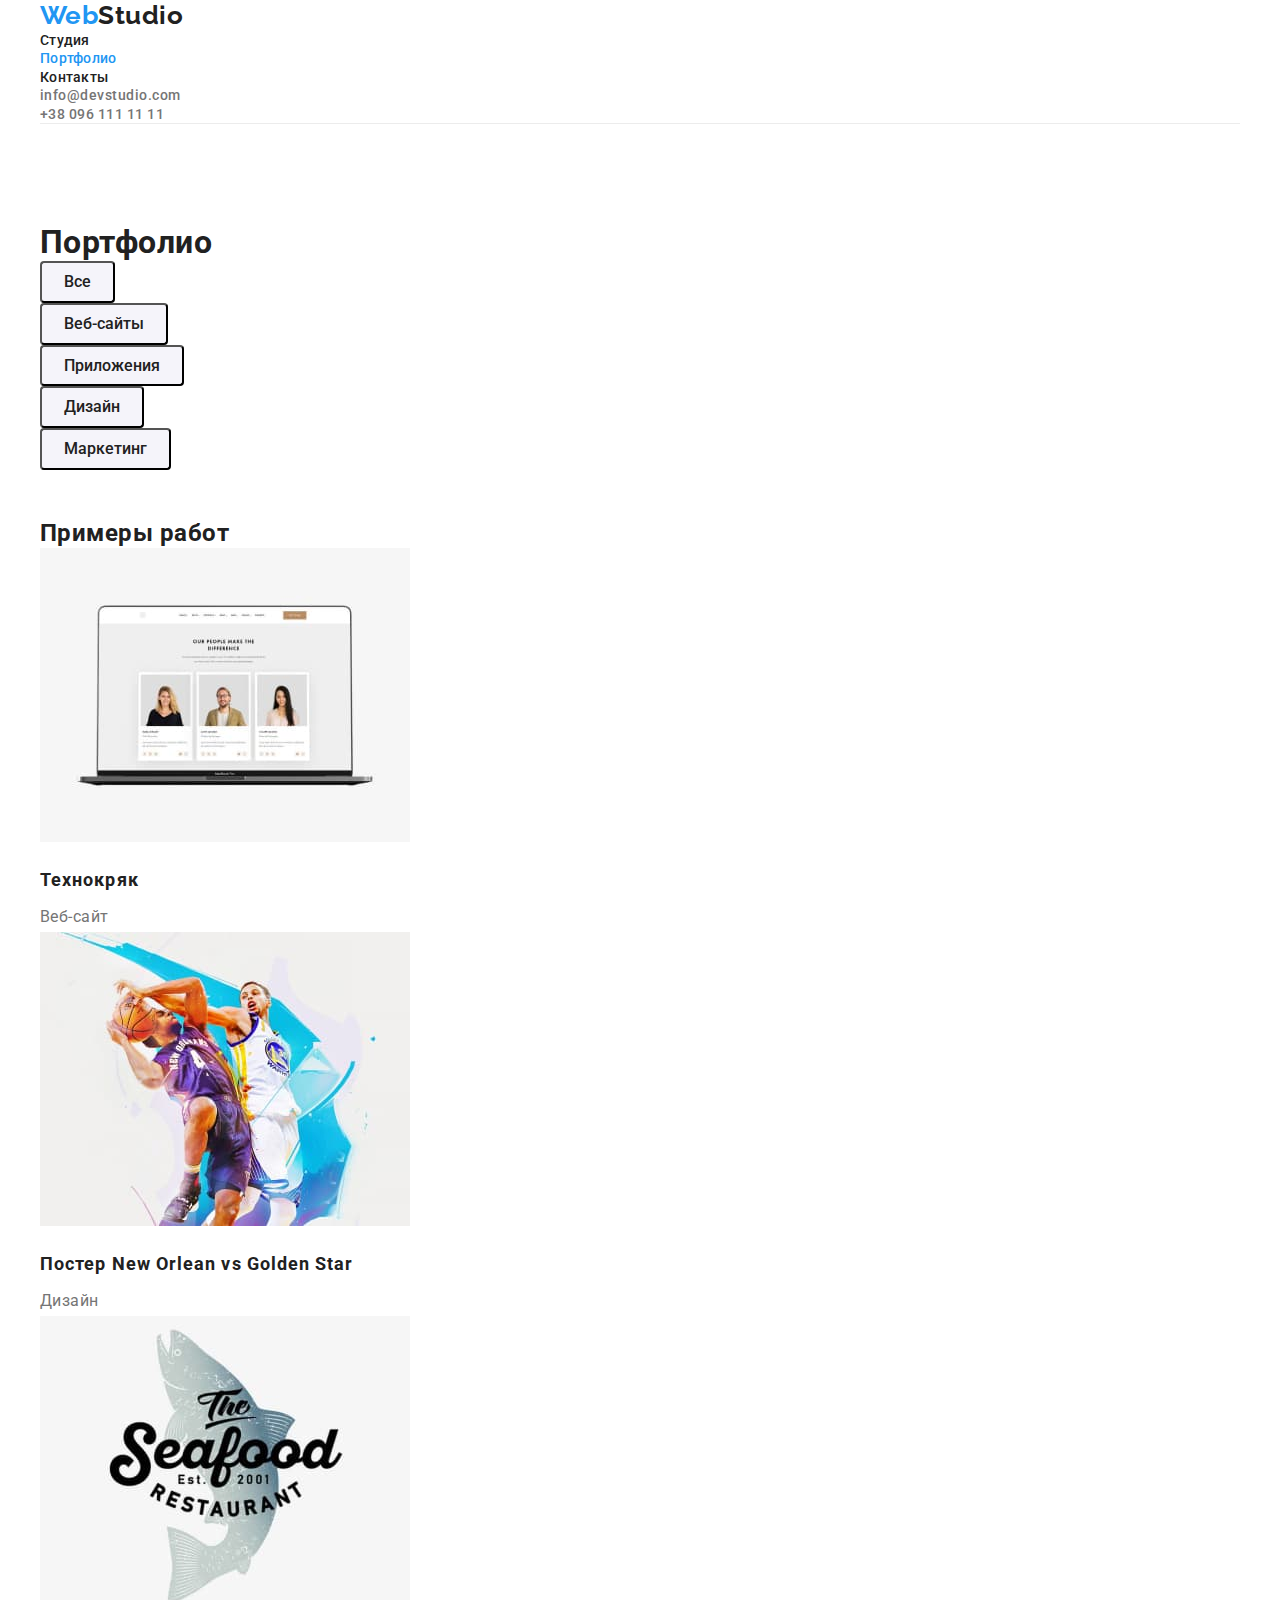
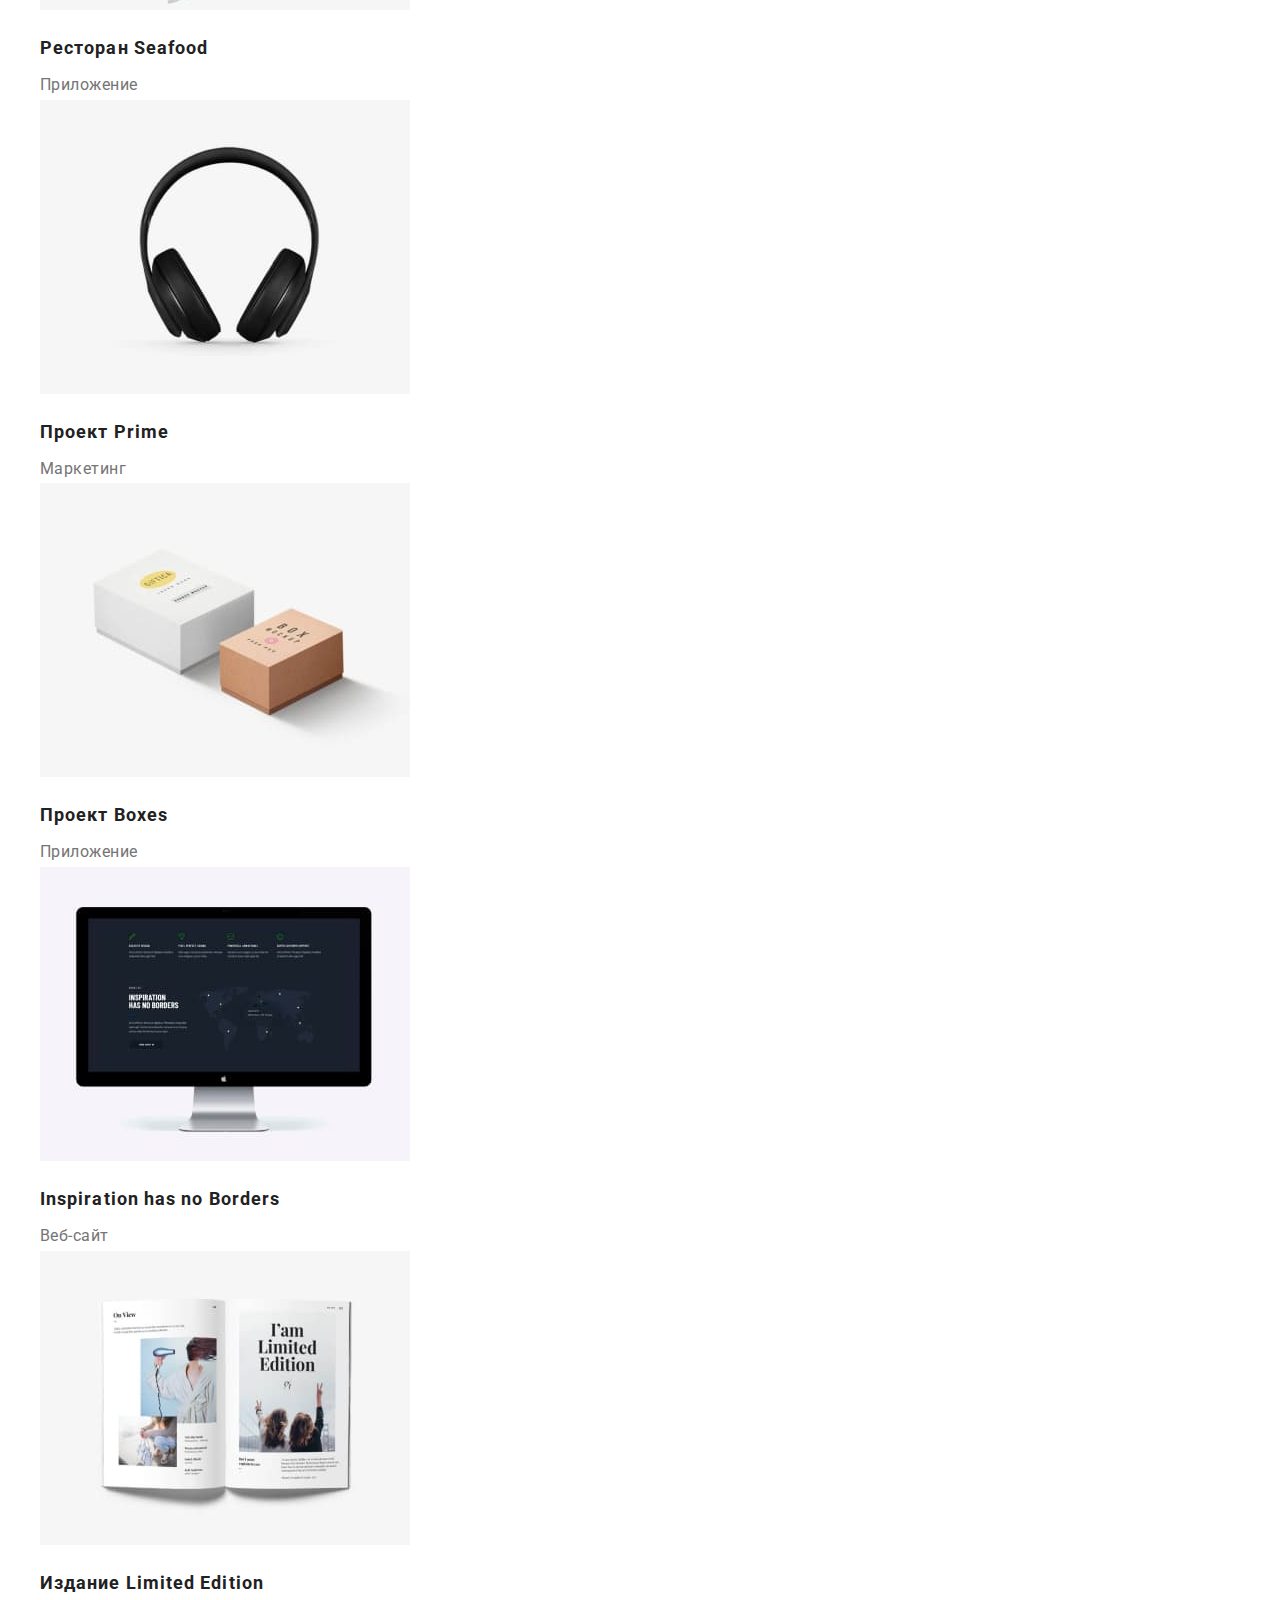
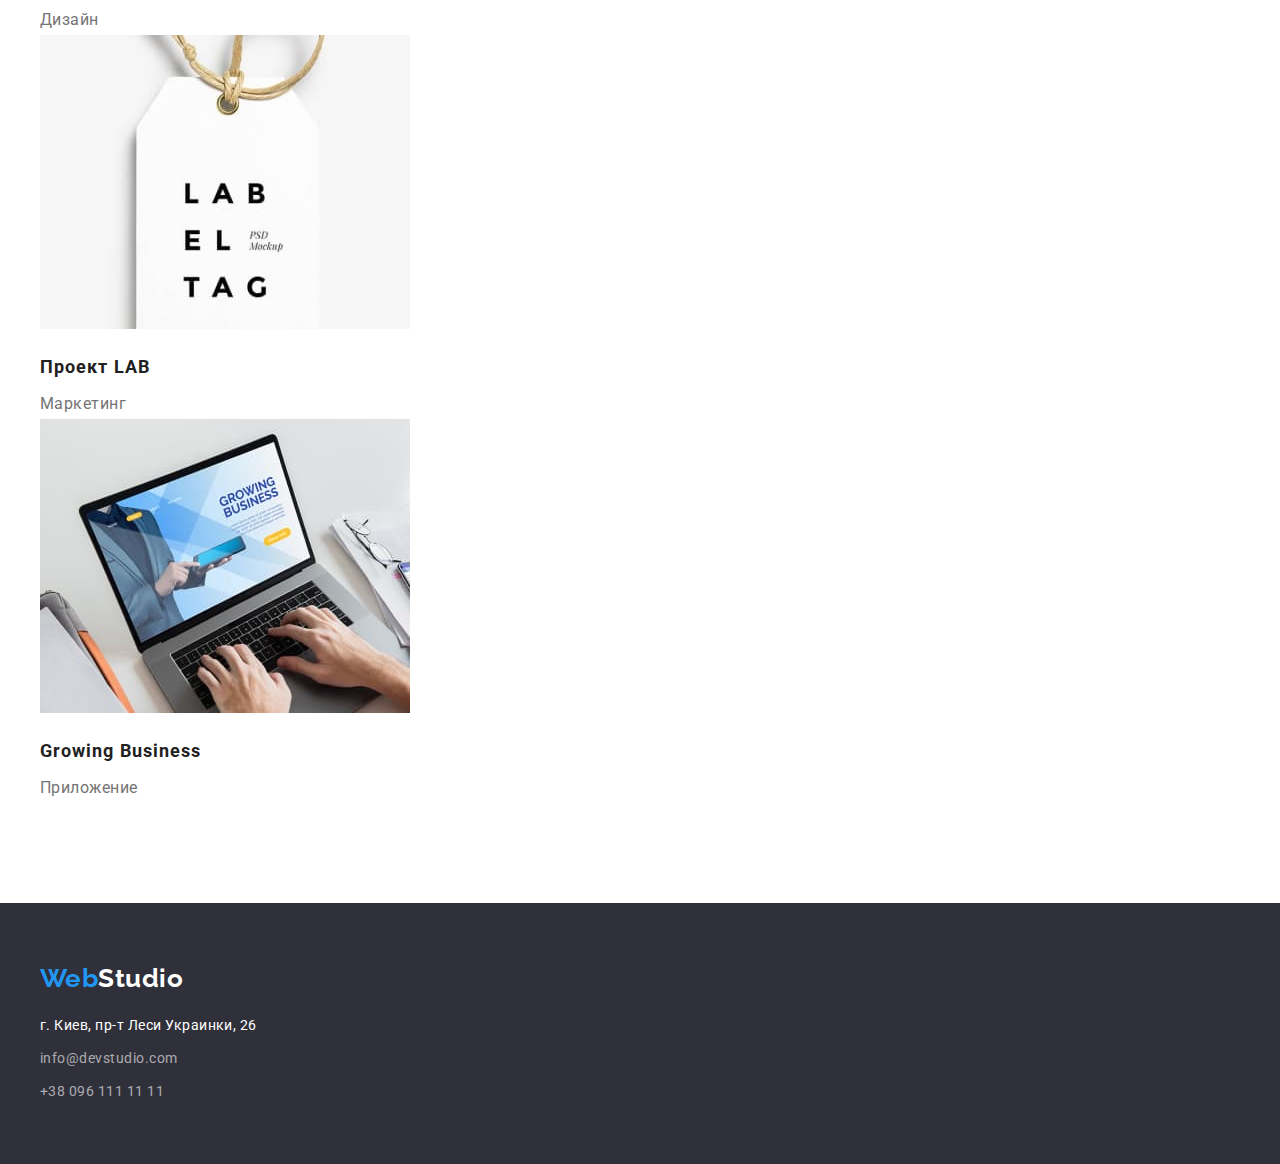
==== portfolio.html @ 5e65b048 "маржины и паддинги" ====
<!DOCTYPE html>
<html lang="en">
  <head>
    <meta charset="UTF-8" />
    <meta http-equiv="X-UA-Compatible" content="IE=edge" />
    <meta name="viewport" content="width=device-width, initial-scale=1.0" />
    <title>WebStudio</title>
    <link rel="preconnect" href="https://fonts.googleapis.com" />
    <link rel="preconnect" href="https://fonts.gstatic.com" crossorigin />
    <link
      href="https://fonts.googleapis.com/css2?family=Raleway:wght@700&family=Roboto:wght@400;500;700;900&display=swap"
      rel="stylesheet"
    />
    <link
      rel="stylesheet"
      href="https://cdnjs.cloudflare.com/ajax/libs/modern-normalize/1.1.0/modern-normalize.min.css"
    />
    <link rel="stylesheet" href="./css/styles.css" />
  </head>
  <body>
    <header class="container">
      <nav>
        <a href="./index.html" class="logo"
          >Web<span class="logo-color">Studio</span></a
        >
        <ul class="site-nav list">
          <li><a href="./index.html" class="link">Студия</a></li>
          <li><a href="" class="link current">Портфолио</a></li>
          <li><a href="" class="link">Контакты</a></li>
        </ul>
      </nav>
      <ul class="auth-nav list">
        <li>
          <a href="mailto:info@devstudio.com" class="contacts link"
            >info@devstudio.com</a
          >
        </li>
        <li>
          <a href="tel:+380961111111" class="contacts link"
            >+38 096 111 11 11</a
          >
        </li>
      </ul>
    </header>
    <main>
      <section class="section">
        <div class="container">
          <h1>Портфолио</h1>
          <div class="portfolio-buttons">
            <ul class="list">
              <li><button type="button" class="button">Все</button></li>
              <li><button type="button" class="button">Веб-сайты</button></li>
              <li><button type="button" class="button">Приложения</button></li>
              <li><button type="button" class="button">Дизайн</button></li>
              <li><button type="button" class="button">Маркетинг</button></li>
            </ul>
          </div>
          <h2>Примеры работ</h2>
          <ul class="list">
            <li class="card">
              <a href="" class="link"
                ><img
                  src="./images/portfolio.jpeg"
                  alt="Технокряк"
                  width="370"
                  class="card-img"
                />
                <h3 class="project-name">Технокряк</h3>
                <p class="product-type">Веб-сайт</p>
              </a>
            </li>
            <li class="card">
              <a href="" class="link"
                ><img
                  src="./images/portfolio2.jpeg"
                  alt="Постер New Orlean vs Golden Star"
                  width="370"
                  class="card-img"
                />
                <h3 class="project-name">Постер New Orlean vs Golden Star</h3>
                <p class="product-type">Дизайн</p>
              </a>
            </li>
            <li class="card">
              <a href="" class="link"
                ><img
                  src="./images/portfolio3.jpeg"
                  alt="Ресторан Seafood"
                  width="370"
                  class="card-img"
                />
                <h3 class="project-name">Ресторан Seafood</h3>
                <p class="product-type">Приложение</p>
              </a>
            </li>
            <li class="card">
              <a href="" class="link"
                ><img
                  src="./images/portfolio4.jpeg"
                  alt="Проект Prime"
                  width="370"
                  class="card-img"
                />
                <h3 class="project-name">Проект Prime</h3>
                <p class="product-type">Маркетинг</p>
              </a>
            </li>
            <li class="card">
              <a href="" class="link"
                ><img
                  src="./images/portfolio5.jpeg"
                  alt="Проект Boxes"
                  width="370"
                  class="card-img"
                />
                <h3 class="project-name">Проект Boxes</h3>
                <p class="product-type">Приложение</p>
              </a>
            </li>
            <li class="card">
              <a href="" class="link"
                ><img
                  src="./images/portfolio6.jpeg"
                  alt="Inspiration has no Borders"
                  width="370"
                  class="card-img"
                />
                <h3 class="project-name">Inspiration has no Borders</h3>
                <p class="product-type">Веб-сайт</p>
              </a>
            </li>
            <li class="card">
              <a href="" class="link"
                ><img
                  src="./images/portfolio7.jpeg"
                  alt="Издание Limited Edition"
                  width="370"
                  class="card-img"
                />
                <h3 class="project-name">Издание Limited Edition</h3>
                <p class="product-type">Дизайн</p>
              </a>
            </li>
            <li class="card">
              <a href="" class="link"
                ><img
                  src="./images/portfolio8.jpeg"
                  alt="Проект LAB"
                  width="370"
                  class="card-img"
                />
                <h3 class="project-name">Проект LAB</h3>
                <p class="product-type">Маркетинг</p>
              </a>
            </li>
            <li class="card">
              <a href="" class="link"
                ><img
                  src="./images/portfolio9.jpeg"
                  alt="Growing Business"
                  width="370"
                  class="card-img"
                />
                <h3 class="project-name">Growing Business</h3>
                <p class="product-type">Приложение</p>
              </a>
            </li>
          </ul>
        </div>
      </section>
    </main>
    <footer class="footer">
      <div class="container">
        <div class="full-logo-bottom">
          <a href="./index.html" class="logo"
            >Web<span class="logo-bottom">Studio</span></a
          >
        </div>
        <address>
          <span class="street">г. Киев, пр-т Леси Украинки, 26</span>
          <ul class="list">
            <li class="list-item">
              <a href="mailto:info@devstudio.com" class="contacts-bottom link"
                >info@devstudio.com</a
              >
            </li>
            <li class="list-item">
              <a href="tel:+380961111111" class="contacts-bottom link"
                >+38 096 111 11 11</a
              >
            </li>
          </ul>
        </address>
      </div>
    </footer>
  </body>
</html>
---- css/styles.css ----
/*цвет основного текста #212121 */
/* вторичный цвет  #757575*/
/* белый цвет #FFFFFF */
/* акцент color #2196F3 */
/* вторичный цвет фона #F5F4FA */

:root {
  --primary-text-color: #212121;
  --secondary-text-color: #757575;
  --white-color: #ffffff;
  --accent-color: #2196f3;
  --secondary-background-color: #f5f4fa;
}

h1,
h2,
h3,
h4,
h5,
h6,
p,
ul {
  margin: 0;
  padding: 0;
}

body {
  background-color: var(--white-color);
  color: #212121;
  font-family: roboto, sans-serif;
  letter-spacing: 0.03em;
}
header {
  border-bottom: 1px solid #ececec;
}

.list {
  list-style: none;
}

.link {
  text-decoration: none;
}

.container {
  margin-right: auto;
  margin-left: auto;
  width: 1200px;
  /* outline: 2px solid green; */
}

/* logo */

.logo {
  color: var(--accent-color);
  text-decoration: none;
  font-family: raleway, sans-serif;
  font-weight: 700;
  font-size: 26px;
  line-height: 1.19;
}

.logo-color {
  color: var(--primary-text-color);
}

/* site-nav */
.site-nav .link {
  color: var(--primary-text-color);
  font-weight: 500;
  font-size: 14px;
  line-height: 1.14;
  letter-spacing: 0.02em;
}

.site-nav .link:hover,
.site-nav .link:focus {
  color: var(--accent-color);
}
.site-nav .link.current {
  color: var(--accent-color);
}

/* auth nav */

.auth-nav .contacts {
  color: var(--secondary-text-color);
  font-weight: 500;
  font-size: 14px;
  line-height: 1.14;
}

.auth-nav .contacts:hover,
.auth-nav .contacts:focus {
  color: var(--accent-color);
}

/* hero */

.hero {
  background-color: #2f303a;
  text-align: center;
}

.hero-title {
  color: #ffffff;
  font-size: 44px;
  line-height: 1.36;
  letter-spacing: 0.06em;
  text-transform: uppercase;
  margin-bottom: 30px;
}

.button-hero {
  color: var(--white-color);
  background-color: var(--accent-color);
  font-weight: 700;
  font-size: 16px;
  line-height: 1.87;
  cursor: pointer;
  font-family: inherit;
  border-radius: 4px;
  padding: 10px 32px;
}

.button-hero:hover,
.button-hero:focus {
  background-color: #188ce8;
}

/* section */

.section {
  padding-top: 100px;
  padding-bottom: 100px;
}

.section-title {
  color: var(--primary-text-color);
  font-weight: 700;
  font-size: 36px;
  line-height: 1.16;
  text-align: center;
  margin-bottom: 50px;
}

/* features */
.features .title {
  color: var(--primary-text-color);
  font-weight: 700;
  font-size: 14px;
  line-height: 1.14;
  text-transform: uppercase;
  margin-bottom: 10px;
}

/* абзацы преимуществ */
.features-description {
  color: var(--secondary-text-color);
  font-size: 14px;
  line-height: 1.7;
}

/* directions list */
.directions-list {
  color: var(--primary-text-color);
}

.directions-list .item {
  margin-right: 30px;
  display: block;
}

.directions-list .item img {
  display: block;
}

/* button */
.button {
  color: var(--primary-text-color);
  background-color: var(--secondary-background-color);
  font-weight: 500;
  font-size: 16px;
  line-height: 1.62;
  cursor: pointer;
  font-family: inherit;
  border-radius: 4px;
  padding: 6px 22px;
}

.button:hover,
.button:focus {
  color: var(--white-color);
  background-color: var(--accent-color);
}

/* section team */

.section.team {
  background-color: #f5f4fa;
}

.members-list .item {
  margin-right: 30px;
}

/* member photo */
.member-photo {
  padding-bottom: 30px;
  display: block;
}

/* member name */
.member-name {
  font-weight: 500;
  font-size: 16px;
  line-height: 1.18;
  margin-bottom: 10px;
}

/* должности */
.work-position {
  color: var(--secondary-text-color);
  font-size: 16px;
  line-height: 1.18;
}

/* footer */

.footer {
  background-color: #2f303a;
  padding-top: 60px;
  padding-bottom: 60px;
}

/* logo bottom */
.logo-bottom {
  color: var(--white-color);
}

.full-logo-bottom {
  margin-bottom: 20px;
}
/* street adress */
.street {
  color: var(--white-color);
  font-weight: 400;
  font-size: 14px;
  line-height: 1.71;
  background-color: #2f303a;
  font-style: normal;
  margin-bottom: 9px;
  display: block;
}

/* contacts bottom */
.contacts-bottom {
  color: rgba(255, 255, 255, 0.6);
  font-weight: 400;
  font-size: 14px;
  line-height: 1.71;
  font-style: normal;
}

.contacts-bottom:hover {
  color: var(--accent-color);
}

.list-item:not(:last-child) {
  margin-bottom: 9px;
}

/* кнопки портфолио */

.portfolio-buttons {
  margin-bottom: 50px;
}

/* card image */
.card-img {
  margin-bottom: 20px;
  display: block;
}

/* projects 2nd page */

.project-name {
  color: var(--primary-text-color);
  font-weight: 700;
  font-size: 18px;
  line-height: 2;
  letter-spacing: 0.06em;
  margin-bottom: 4px;
}

/* product type */

.product-type {
  color: var(--secondary-text-color);
  font-size: 16px;
  line-height: 1.87;
}
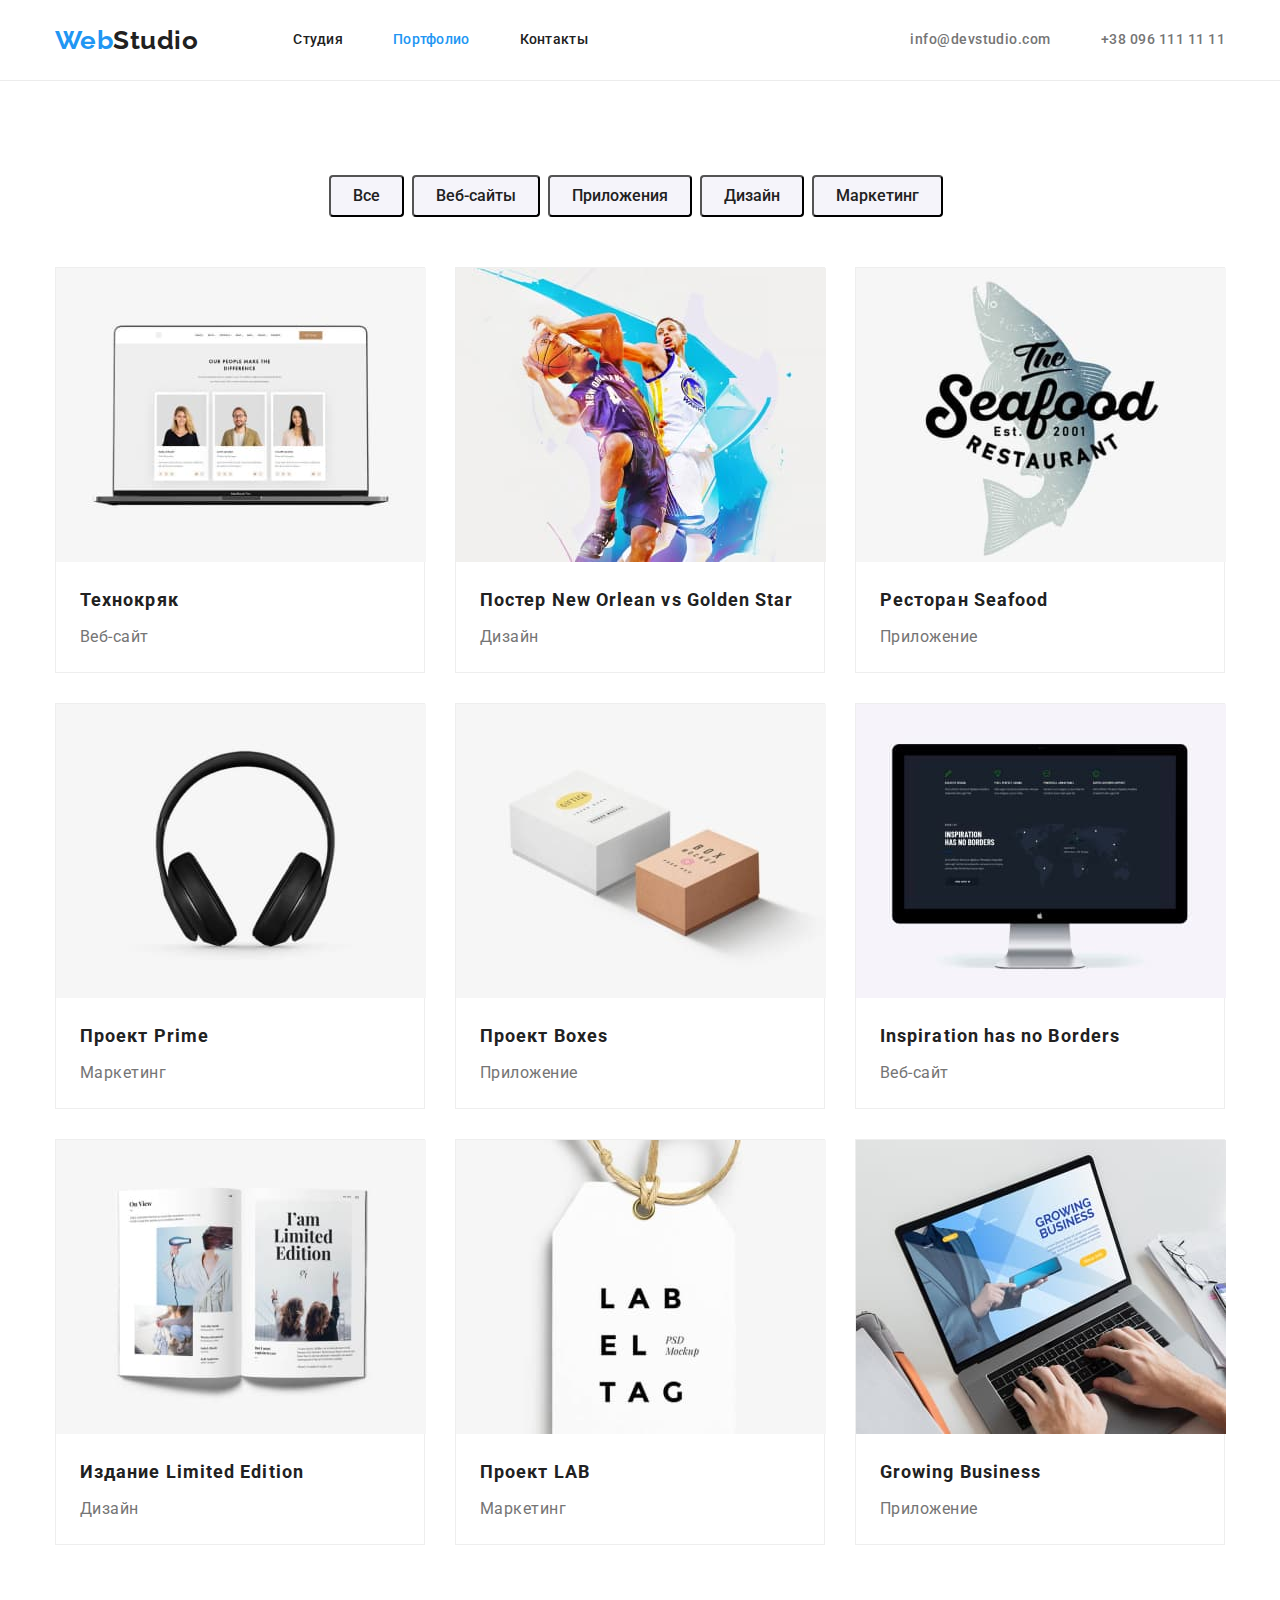
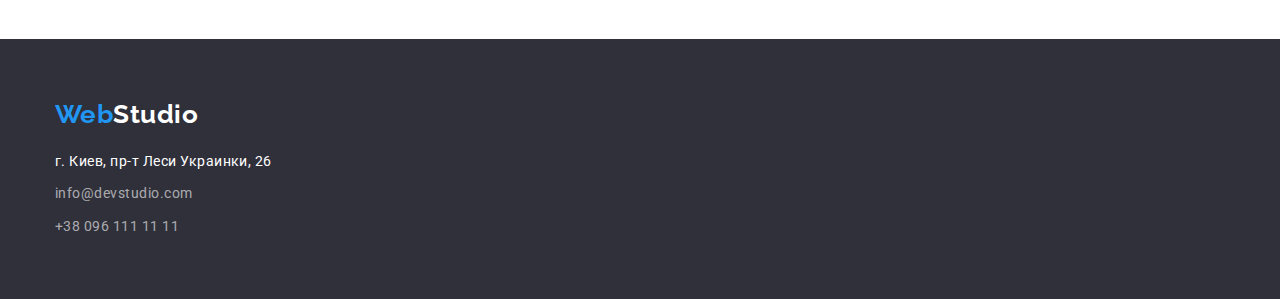
==== commit a5360ab4: "Финальные правки для сдачи дз" ====
--- a/portfolio.html
+++ b/portfolio.html
@@ -18,45 +18,47 @@
     <link rel="stylesheet" href="./css/styles.css" />
   </head>
   <body>
-    <header class="container">
-      <nav>
-        <a href="./index.html" class="logo"
-          >Web<span class="logo-color">Studio</span></a
-        >
-        <ul class="site-nav list">
-          <li><a href="./index.html" class="link">Студия</a></li>
-          <li><a href="" class="link current">Портфолио</a></li>
-          <li><a href="" class="link">Контакты</a></li>
+    <header>
+      <div class="container nav">
+        <nav>
+          <a href="./index.html" class="logo"
+            >Web<span class="logo-color">Studio</span></a
+          >
+          <ul class="site-nav list">
+            <li class="item"><a href="./index.html" class="link">Студия</a></li>
+            <li class="item">
+              <a href="" class="link current">Портфолио</a>
+            </li>
+            <li class="item"><a href="" class="link">Контакты</a></li>
+          </ul>
+        </nav>
+        <ul class="auth-nav list">
+          <li class="item">
+            <a href="mailto:info@devstudio.com" class="contacts link"
+              >info@devstudio.com</a
+            >
+          </li class="item">
+          <li>
+            <a href="tel:+380961111111" class="contacts link"
+              >+38 096 111 11 11</a
+            >
+          </li>
         </ul>
-      </nav>
-      <ul class="auth-nav list">
-        <li>
-          <a href="mailto:info@devstudio.com" class="contacts link"
-            >info@devstudio.com</a
-          >
-        </li>
-        <li>
-          <a href="tel:+380961111111" class="contacts link"
-            >+38 096 111 11 11</a
-          >
-        </li>
-      </ul>
+      </div>
     </header>
     <main>
       <section class="section">
         <div class="container">
-          <h1>Портфолио</h1>
-          <div class="portfolio-buttons">
-            <ul class="list">
-              <li><button type="button" class="button">Все</button></li>
-              <li><button type="button" class="button">Веб-сайты</button></li>
-              <li><button type="button" class="button">Приложения</button></li>
-              <li><button type="button" class="button">Дизайн</button></li>
-              <li><button type="button" class="button">Маркетинг</button></li>
-            </ul>
-          </div>
-          <h2>Примеры работ</h2>
-          <ul class="list">
+          <h1 hidden>Портфолио</h1>
+          <ul class="portfolio-buttons list">
+            <li class="item"><button type="button" class="button">Все</button></li>
+            <li class="item"><button type="button" class="button">Веб-сайты</button></li>
+            <li class="item"><button type="button" class="button">Приложения</button></li>
+            <li class="item"><button type="button" class="button">Дизайн</button></li>
+            <li class="item"><button type="button" class="button">Маркетинг</button></li>
+          </ul>
+          <h2 hidden>Примеры работ</h2>
+          <ul class="examples list">
             <li class="card">
               <a href="" class="link"
                 ><img
--- a/css/styles.css
+++ b/css/styles.css
@@ -46,6 +46,8 @@
   margin-right: auto;
   margin-left: auto;
   width: 1200px;
+  padding-left: 15px;
+  padding-right: 15px;
   /* outline: 2px solid green; */
 }
 
@@ -65,12 +67,25 @@
 }
 
 /* site-nav */
+
+.site-nav {
+  display: flex;
+  margin-left: 95px;
+}
+
+.site-nav .item:not(:last-child) {
+  margin-right: 50px;
+}
+
 .site-nav .link {
   color: var(--primary-text-color);
   font-weight: 500;
   font-size: 14px;
   line-height: 1.14;
   letter-spacing: 0.02em;
+  padding-top: 32px;
+  padding-bottom: 32px;
+  display: block;
 }
 
 .site-nav .link:hover,
@@ -83,6 +98,24 @@
 
 /* auth nav */
 
+.auth-nav {
+  display: flex;
+}
+
+nav {
+  display: flex;
+  align-items: center;
+}
+
+.container.nav {
+  display: flex;
+  justify-content: space-between;
+}
+
+.container .auth-nav {
+  justify-content: flex-end;
+}
+
 .auth-nav .contacts {
   color: var(--secondary-text-color);
   font-weight: 500;
@@ -93,6 +126,16 @@
 .auth-nav .contacts:hover,
 .auth-nav .contacts:focus {
   color: var(--accent-color);
+}
+
+.auth-nav .item:not(:last-child) {
+  margin-right: 50px;
+}
+
+.auth-nav .contacts {
+  padding-top: 32px;
+  padding-bottom: 32px;
+  display: block;
 }
 
 /* hero */
@@ -131,8 +174,8 @@
 /* section */
 
 .section {
-  padding-top: 100px;
-  padding-bottom: 100px;
+  padding-top: 94px;
+  padding-bottom: 94px;
 }
 
 .section-title {
@@ -144,7 +187,20 @@
   margin-bottom: 50px;
 }
 
+.no-top-padding {
+  padding-top: 0;
+}
+
 /* features */
+.features {
+  display: flex;
+  justify-content: space-between;
+}
+
+.features .item {
+  width: 270px;
+}
+
 .features .title {
   color: var(--primary-text-color);
   font-weight: 700;
@@ -164,11 +220,16 @@
 /* directions list */
 .directions-list {
   color: var(--primary-text-color);
+  display: flex;
 }
 
 .directions-list .item {
+  width: calc((100% - 60px) / 3);
   margin-right: 30px;
-  display: block;
+}
+
+.directions-list .item:nth-child(3n) {
+  margin-right: 0px;
 }
 
 .directions-list .item img {
@@ -199,9 +260,17 @@
 .section.team {
   background-color: #f5f4fa;
 }
+.members-list {
+  display: flex;
+}
 
 .members-list .item {
+  width: calc((100% - 90px) / 4);
   margin-right: 30px;
+}
+
+.members-list .item:nth-child(4n) {
+  margin-right: 0px;
 }
 
 /* member photo */
@@ -216,6 +285,7 @@
   font-size: 16px;
   line-height: 1.18;
   margin-bottom: 10px;
+  text-align: center;
 }
 
 /* должности */
@@ -223,6 +293,7 @@
   color: var(--secondary-text-color);
   font-size: 16px;
   line-height: 1.18;
+  text-align: center;
 }
 
 /* footer */
@@ -274,6 +345,11 @@
 
 .portfolio-buttons {
   margin-bottom: 50px;
+  display: flex;
+  justify-content: center;
+}
+.portfolio-buttons .item {
+  margin-right: 8px;
 }
 
 /* card image */
@@ -283,6 +359,28 @@
 }
 
 /* projects 2nd page */
+
+.examples {
+  display: flex;
+  flex-wrap: wrap;
+}
+
+/* card */
+
+.card {
+  width: calc((100% - 60px) / 3);
+  margin-right: 30px;
+  margin-bottom: 30px;
+  border: 1px solid #eeeeee;
+}
+
+.card:nth-child(3n) {
+  margin-right: 0px;
+}
+
+.card:nth-last-child(-n + 3) {
+  margin-bottom: 0;
+}
 
 .project-name {
   color: var(--primary-text-color);
@@ -291,6 +389,7 @@
   line-height: 2;
   letter-spacing: 0.06em;
   margin-bottom: 4px;
+  padding-left: 24px;
 }
 
 /* product type */
@@ -299,4 +398,6 @@
   color: var(--secondary-text-color);
   font-size: 16px;
   line-height: 1.87;
-}
+  padding-left: 24px;
+  padding-bottom: 20px;
+}
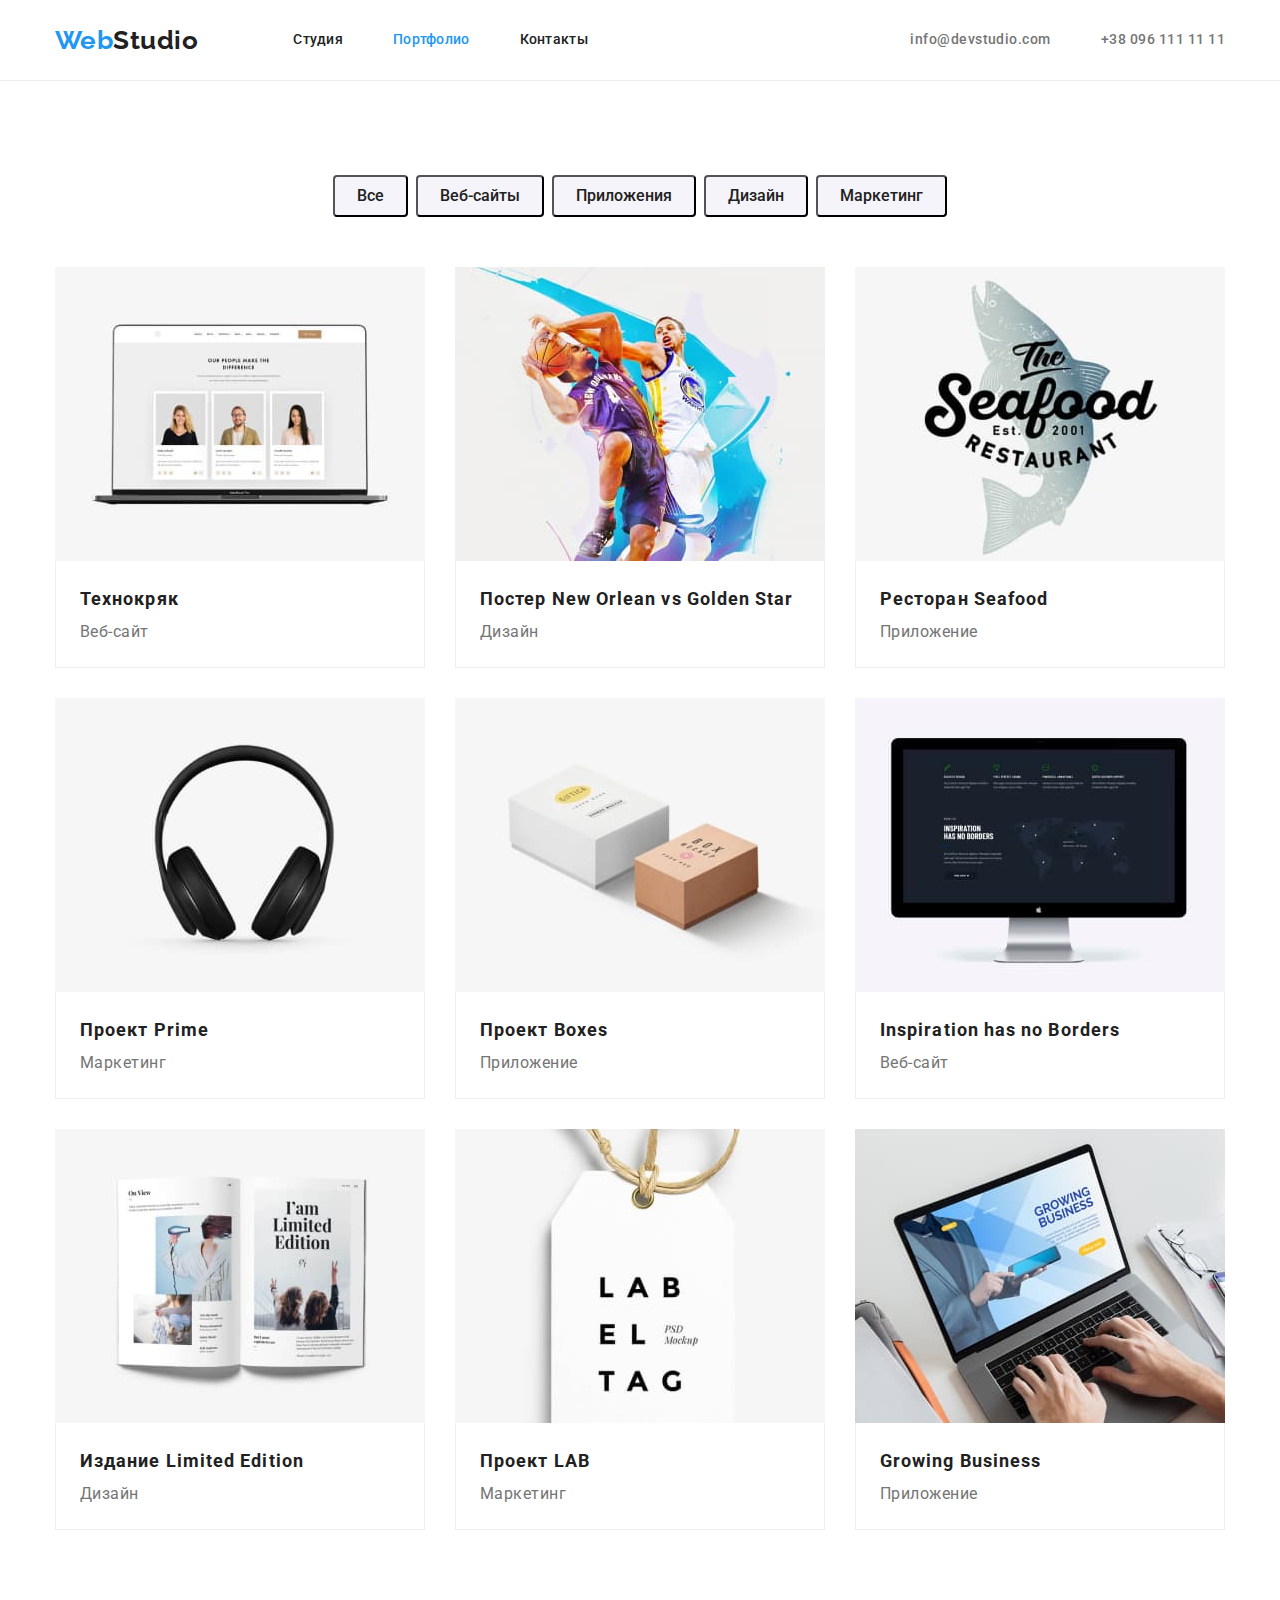
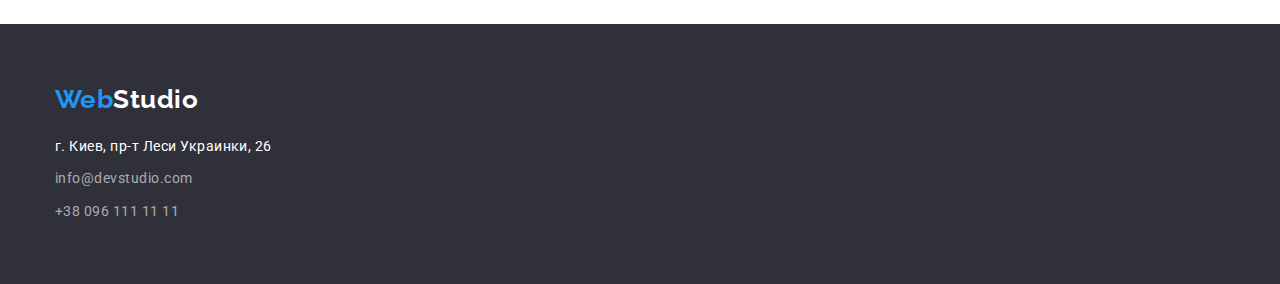
==== commit 1eae0c06: "Правки финальные" ====
--- a/portfolio.html
+++ b/portfolio.html
@@ -49,7 +49,7 @@
     <main>
       <section class="section">
         <div class="container">
-          <h1 hidden>Портфолио</h1>
+          <h1 class="visually-hidden">Портфолио</h1>
           <ul class="portfolio-buttons list">
             <li class="item"><button type="button" class="button">Все</button></li>
             <li class="item"><button type="button" class="button">Веб-сайты</button></li>
@@ -57,7 +57,7 @@
             <li class="item"><button type="button" class="button">Дизайн</button></li>
             <li class="item"><button type="button" class="button">Маркетинг</button></li>
           </ul>
-          <h2 hidden>Примеры работ</h2>
+          <h2 class="visually-hidden">Примеры работ</h2>
           <ul class="examples list">
             <li class="card">
               <a href="" class="link"
@@ -67,8 +67,10 @@
                   width="370"
                   class="card-img"
                 />
-                <h3 class="project-name">Технокряк</h3>
-                <p class="product-type">Веб-сайт</p>
+               <div class="project-description">
+                  <h3 class="project-name">Технокряк</h3>
+                  <p class="product-type">Веб-сайт</p>
+               </div>
               </a>
             </li>
             <li class="card">
@@ -79,8 +81,10 @@
                   width="370"
                   class="card-img"
                 />
-                <h3 class="project-name">Постер New Orlean vs Golden Star</h3>
-                <p class="product-type">Дизайн</p>
+                <div class="project-description">
+                  <h3 class="project-name">Постер New Orlean vs Golden Star</h3>
+                  <p class="product-type">Дизайн</p>
+                </div>
               </a>
             </li>
             <li class="card">
@@ -91,8 +95,10 @@
                   width="370"
                   class="card-img"
                 />
-                <h3 class="project-name">Ресторан Seafood</h3>
-                <p class="product-type">Приложение</p>
+                <div class="project-description">
+                  <h3 class="project-name">Ресторан Seafood</h3>
+                  <p class="product-type">Приложение</p>
+                </div>
               </a>
             </li>
             <li class="card">
@@ -103,8 +109,10 @@
                   width="370"
                   class="card-img"
                 />
-                <h3 class="project-name">Проект Prime</h3>
-                <p class="product-type">Маркетинг</p>
+                <div class="project-description">
+                  <h3 class="project-name">Проект Prime</h3>
+                  <p class="product-type">Маркетинг</p>
+                </div>
               </a>
             </li>
             <li class="card">
@@ -115,8 +123,10 @@
                   width="370"
                   class="card-img"
                 />
-                <h3 class="project-name">Проект Boxes</h3>
-                <p class="product-type">Приложение</p>
+                <div class="project-description">
+                  <h3 class="project-name">Проект Boxes</h3>
+                  <p class="product-type">Приложение</p>
+                </div>
               </a>
             </li>
             <li class="card">
@@ -127,8 +137,10 @@
                   width="370"
                   class="card-img"
                 />
-                <h3 class="project-name">Inspiration has no Borders</h3>
-                <p class="product-type">Веб-сайт</p>
+                <div class="project-description">
+                  <h3 class="project-name">Inspiration has no Borders</h3>
+                  <p class="product-type">Веб-сайт</p>
+                </div>
               </a>
             </li>
             <li class="card">
@@ -139,8 +151,10 @@
                   width="370"
                   class="card-img"
                 />
-                <h3 class="project-name">Издание Limited Edition</h3>
-                <p class="product-type">Дизайн</p>
+                <div class="project-description">
+                  <h3 class="project-name">Издание Limited Edition</h3>
+                  <p class="product-type">Дизайн</p>
+                </div>
               </a>
             </li>
             <li class="card">
@@ -151,8 +165,10 @@
                   width="370"
                   class="card-img"
                 />
-                <h3 class="project-name">Проект LAB</h3>
-                <p class="product-type">Маркетинг</p>
+                <div class="project-description">
+                  <h3 class="project-name">Проект LAB</h3>
+                  <p class="product-type">Маркетинг</p>
+                </div>
               </a>
             </li>
             <li class="card">
@@ -163,8 +179,10 @@
                   width="370"
                   class="card-img"
                 />
-                <h3 class="project-name">Growing Business</h3>
-                <p class="product-type">Приложение</p>
+                <div class="project-description">
+                  <h3 class="project-name">Growing Business</h3>
+                  <p class="product-type">Приложение</p>
+                </div>
               </a>
             </li>
           </ul>
@@ -173,11 +191,9 @@
     </main>
     <footer class="footer">
       <div class="container">
-        <div class="full-logo-bottom">
           <a href="./index.html" class="logo"
             >Web<span class="logo-bottom">Studio</span></a
           >
-        </div>
         <address>
           <span class="street">г. Киев, пр-т Леси Украинки, 26</span>
           <ul class="list">
--- a/css/styles.css
+++ b/css/styles.css
@@ -34,6 +34,10 @@
   border-bottom: 1px solid #ececec;
 }
 
+img {
+  display: block;
+}
+
 .list {
   list-style: none;
 }
@@ -143,6 +147,8 @@
 .hero {
   background-color: #2f303a;
   text-align: center;
+  padding-top: 200px;
+  padding-bottom: 200px;
 }
 
 .hero-title {
@@ -191,14 +197,31 @@
   padding-top: 0;
 }
 
+/* hidden titles */
+
+.visually-hidden {
+  position: absolute;
+  width: 1px;
+  height: 1px;
+  margin: -1px;
+  border: 0;
+  padding: 0;
+
+  white-space: nowrap;
+  clip-path: inset(100%);
+  clip: rect(0 0 0 0);
+  overflow: hidden;
+}
+
 /* features */
 .features {
   display: flex;
-  justify-content: space-between;
 }
 
 .features .item {
   width: 270px;
+  margin-right: auto;
+  margin-left: auto;
 }
 
 .features .title {
@@ -230,10 +253,6 @@
 
 .directions-list .item:nth-child(3n) {
   margin-right: 0px;
-}
-
-.directions-list .item img {
-  display: block;
 }
 
 /* button */
@@ -275,8 +294,6 @@
 
 /* member photo */
 .member-photo {
-  padding-bottom: 30px;
-  display: block;
 }
 
 /* member name */
@@ -285,7 +302,6 @@
   font-size: 16px;
   line-height: 1.18;
   margin-bottom: 10px;
-  text-align: center;
 }
 
 /* должности */
@@ -293,7 +309,12 @@
   color: var(--secondary-text-color);
   font-size: 16px;
   line-height: 1.18;
+}
+
+.member-description {
   text-align: center;
+  padding-top: 30px;
+  padding-bottom: 30px;
 }
 
 /* footer */
@@ -308,10 +329,11 @@
 .logo-bottom {
   color: var(--white-color);
 }
-
-.full-logo-bottom {
+.footer .logo {
+  display: block;
   margin-bottom: 20px;
 }
+
 /* street adress */
 .street {
   color: var(--white-color);
@@ -348,21 +370,19 @@
   display: flex;
   justify-content: center;
 }
-.portfolio-buttons .item {
+.portfolio-buttons .item:not(:last-child) {
   margin-right: 8px;
+}
+
+/* projects 2nd page */
+
+.examples {
+  display: flex;
+  flex-wrap: wrap;
 }
 
 /* card image */
 .card-img {
-  margin-bottom: 20px;
-  display: block;
-}
-
-/* projects 2nd page */
-
-.examples {
-  display: flex;
-  flex-wrap: wrap;
 }
 
 /* card */
@@ -371,7 +391,6 @@
   width: calc((100% - 60px) / 3);
   margin-right: 30px;
   margin-bottom: 30px;
-  border: 1px solid #eeeeee;
 }
 
 .card:nth-child(3n) {
@@ -380,6 +399,15 @@
 
 .card:nth-last-child(-n + 3) {
   margin-bottom: 0;
+}
+
+.project-description {
+  padding-top: 20px;
+  padding-left: 24px;
+  padding-bottom: 20px;
+  border-right: 1px solid #eeeeee;
+  border-bottom: 1px solid #eeeeee;
+  border-left: 1px solid #eeeeee;
 }
 
 .project-name {
@@ -388,8 +416,6 @@
   font-size: 18px;
   line-height: 2;
   letter-spacing: 0.06em;
-  margin-bottom: 4px;
-  padding-left: 24px;
 }
 
 /* product type */
@@ -398,6 +424,4 @@
   color: var(--secondary-text-color);
   font-size: 16px;
   line-height: 1.87;
-  padding-left: 24px;
-  padding-bottom: 20px;
-}
+}
